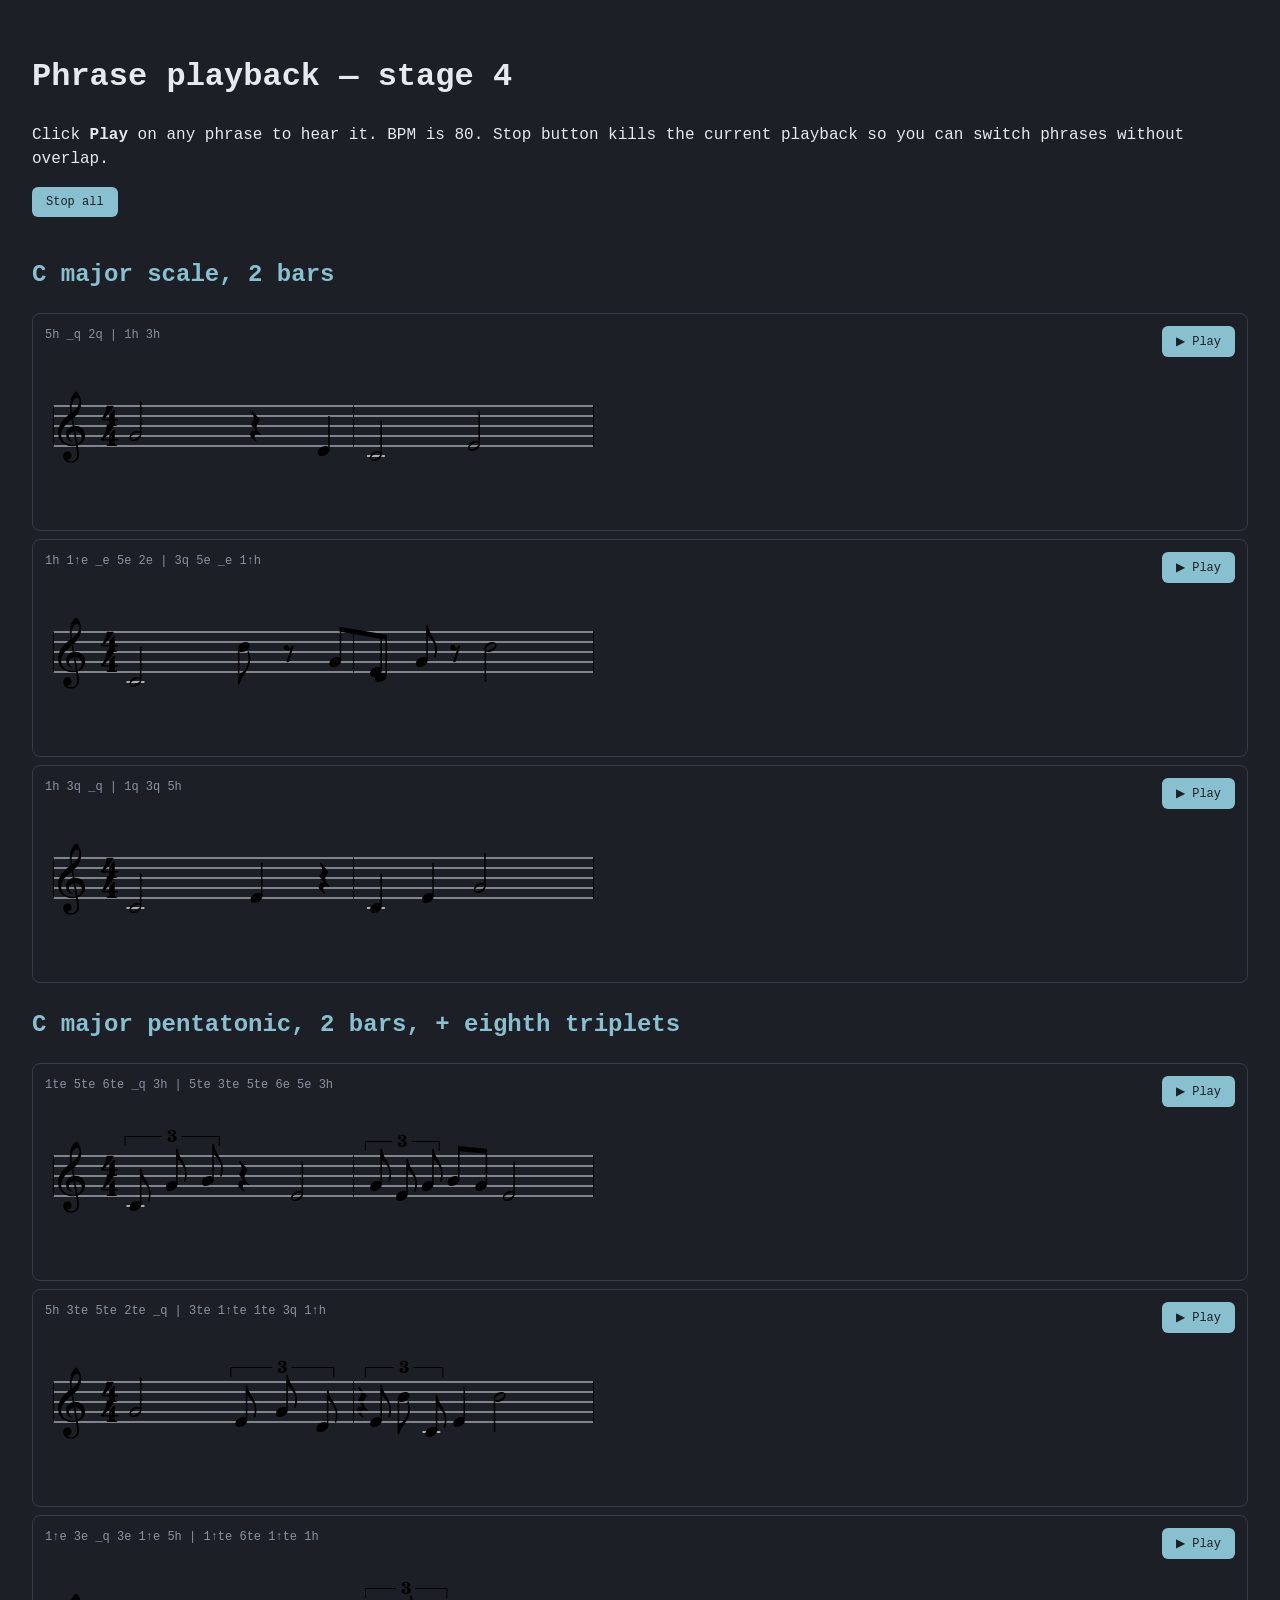
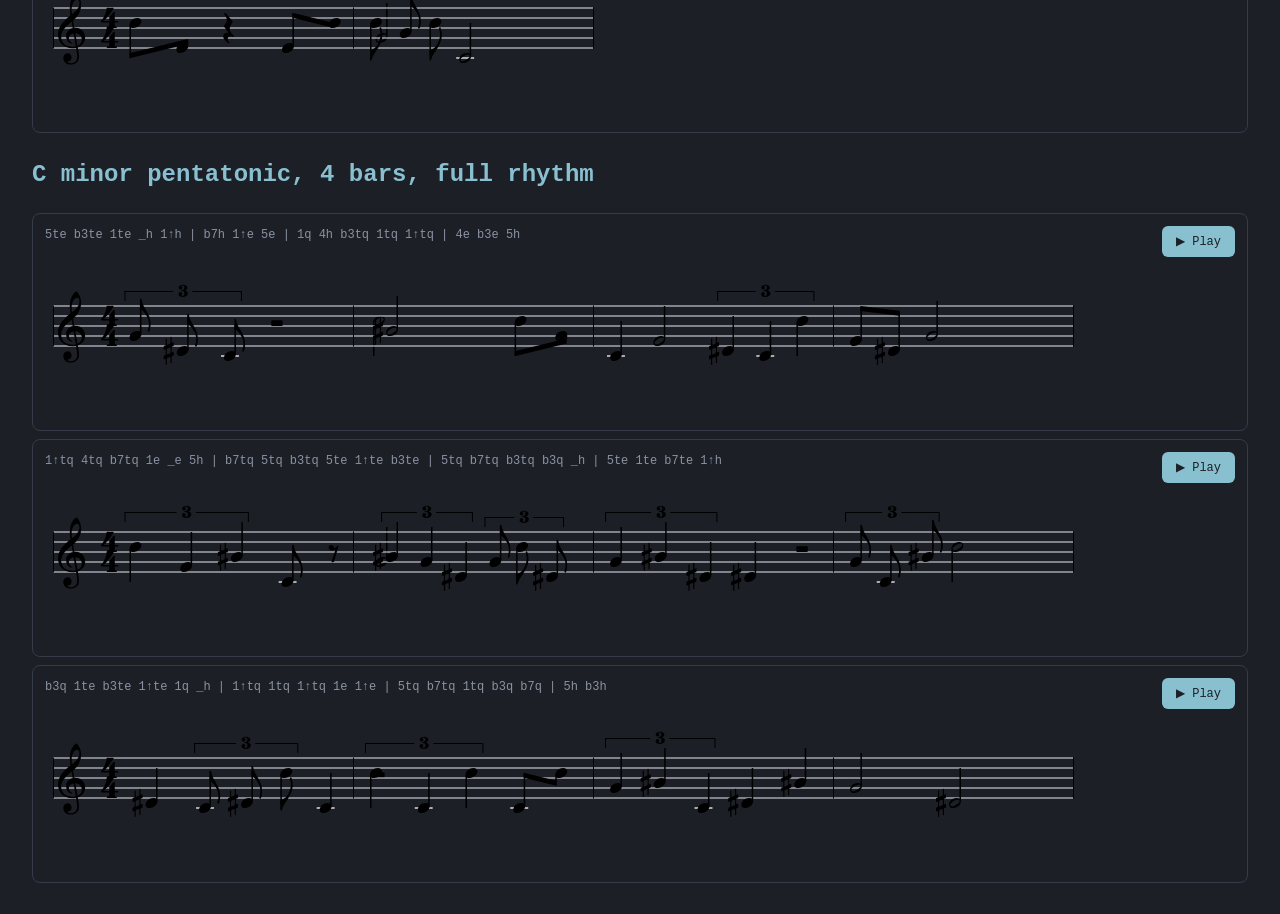
==== phrase-play-test.html @ 2b74d166 "Phrase drill stage 4: audio playback playPhrase(phrase, rootPitch, bpm, opts) schedules every soundi" ====
<!DOCTYPE html>
<html><head><meta charset="utf-8"><title>Phrase playback — stage 4 verification</title>
<style>body{background:#1c1f26;color:#e5e9f0;font-family:ui-monospace,monospace;padding:24px;line-height:1.5}
h1,h2{color:#e5e9f0}h2{color:#88c0d0;margin-top:24px}
.case{margin:8px 0;border:1px solid #353b48;padding:12px;border-radius:8px;display:flex;gap:12px;align-items:flex-start}
.col-svg{flex:1}
.compact{color:#8a93a3;margin-bottom:6px;font-size:12px}
button{background:#88c0d0;color:#1c1f26;border:none;border-radius:6px;padding:8px 14px;font-family:inherit;font-size:12px;cursor:pointer}
button:active{background:#5e81ac}
svg [stroke]:not([stroke="none"]):not([stroke="transparent"]) { stroke: #e5e9f0 !important; }
svg [fill]:not([fill="none"]):not([fill="transparent"]) { fill: #e5e9f0 !important; }
</style></head><body>
<h1>Phrase playback — stage 4</h1>
<p>Click <b>Play</b> on any phrase to hear it. BPM is 80. Stop button kills the
current playback so you can switch phrases without overlap.</p>
<button id="stop-all" style="margin-bottom:16px">Stop all</button>
<div id="out"></div>

<script src="vexflow.js"></script>
<script src="webaudiofont-player.js"></script>
<script src="piano-fluidr3.js"></script>
<script>
  // Minimal globals so sound.js works standalone in this test.
  window.state = { notation: { pianoPreset: 'fluidr3', eq: { preset: 'warm' } } };
  window.audioCtx = null;
  window.$ = (id) => document.getElementById(id);
</script>
<script src="sound.js"></script>
<script src="phrase-gen.js"></script>
<script src="phrase-context.js"></script>
<script src="phrase-render.js"></script>
<script src="phrase-play.js"></script>
<script>
const ROOT_C4 = { letter: 'C', accidental: 0, octave: 4 };
const BPM = 80;

const setups = [
  { title: 'C major scale, 2 bars',
    ctx: buildPhraseContext(['1','2','3','4','5','6','7'], 'major'),
    bars: 2, durs: ['quarter', 'half', 'eighthPair'] },
  { title: 'C major pentatonic, 2 bars, + eighth triplets',
    ctx: buildPhraseContext(['1','2','3','5','6'], 'major'),
    bars: 2, durs: ['quarter', 'half', 'eighthPair', 'tripletEighths'] },
  { title: 'C minor pentatonic, 4 bars, full rhythm',
    ctx: buildPhraseContext(['1','b3','4','5','b7'], 'minor'),
    bars: 4, durs: ['quarter', 'half', 'eighthPair', 'tripletEighths', 'tripletQuarters'] }
];

const out = document.getElementById('out');
for (const s of setups) {
  const h = document.createElement('h2');
  h.textContent = s.title;
  out.appendChild(h);
  for (let i = 0; i < 3; i++) {
    try {
      const res = generatePhrase({ context: s.ctx, bars: s.bars, allowedDurations: s.durs, maxAttempts: 200 });
      const wrap = document.createElement('div');
      wrap.className = 'case';
      const col = document.createElement('div');
      col.className = 'col-svg';
      const lab = document.createElement('div');
      lab.className = 'compact';
      lab.textContent = formatPhrase(res.phrase);
      col.appendChild(lab);
      const svgHost = document.createElement('div');
      col.appendChild(svgHost);
      wrap.appendChild(col);
      const playBtn = document.createElement('button');
      playBtn.textContent = '▶ Play';
      playBtn.onclick = async () => {
        if (!window.audioCtx) {
          window.audioCtx = new (window.AudioContext || window.webkitAudioContext)({ latencyHint: 'interactive' });
        }
        if (audioCtx.state === 'suspended') audioCtx.resume().catch(()=>{});
        await playPhrase(res.phrase, ROOT_C4, BPM);
      };
      wrap.appendChild(playBtn);
      out.appendChild(wrap);
      renderPhrase(res.phrase, ROOT_C4, svgHost);
    } catch (e) {
      const wrap = document.createElement('div');
      wrap.className = 'case';
      wrap.textContent = `ERROR: ${e.message}`;
      out.appendChild(wrap);
    }
  }
}

document.getElementById('stop-all').onclick = () => stopPhrase();
document.body.dataset.ready = '1';
</script>
</body></html>
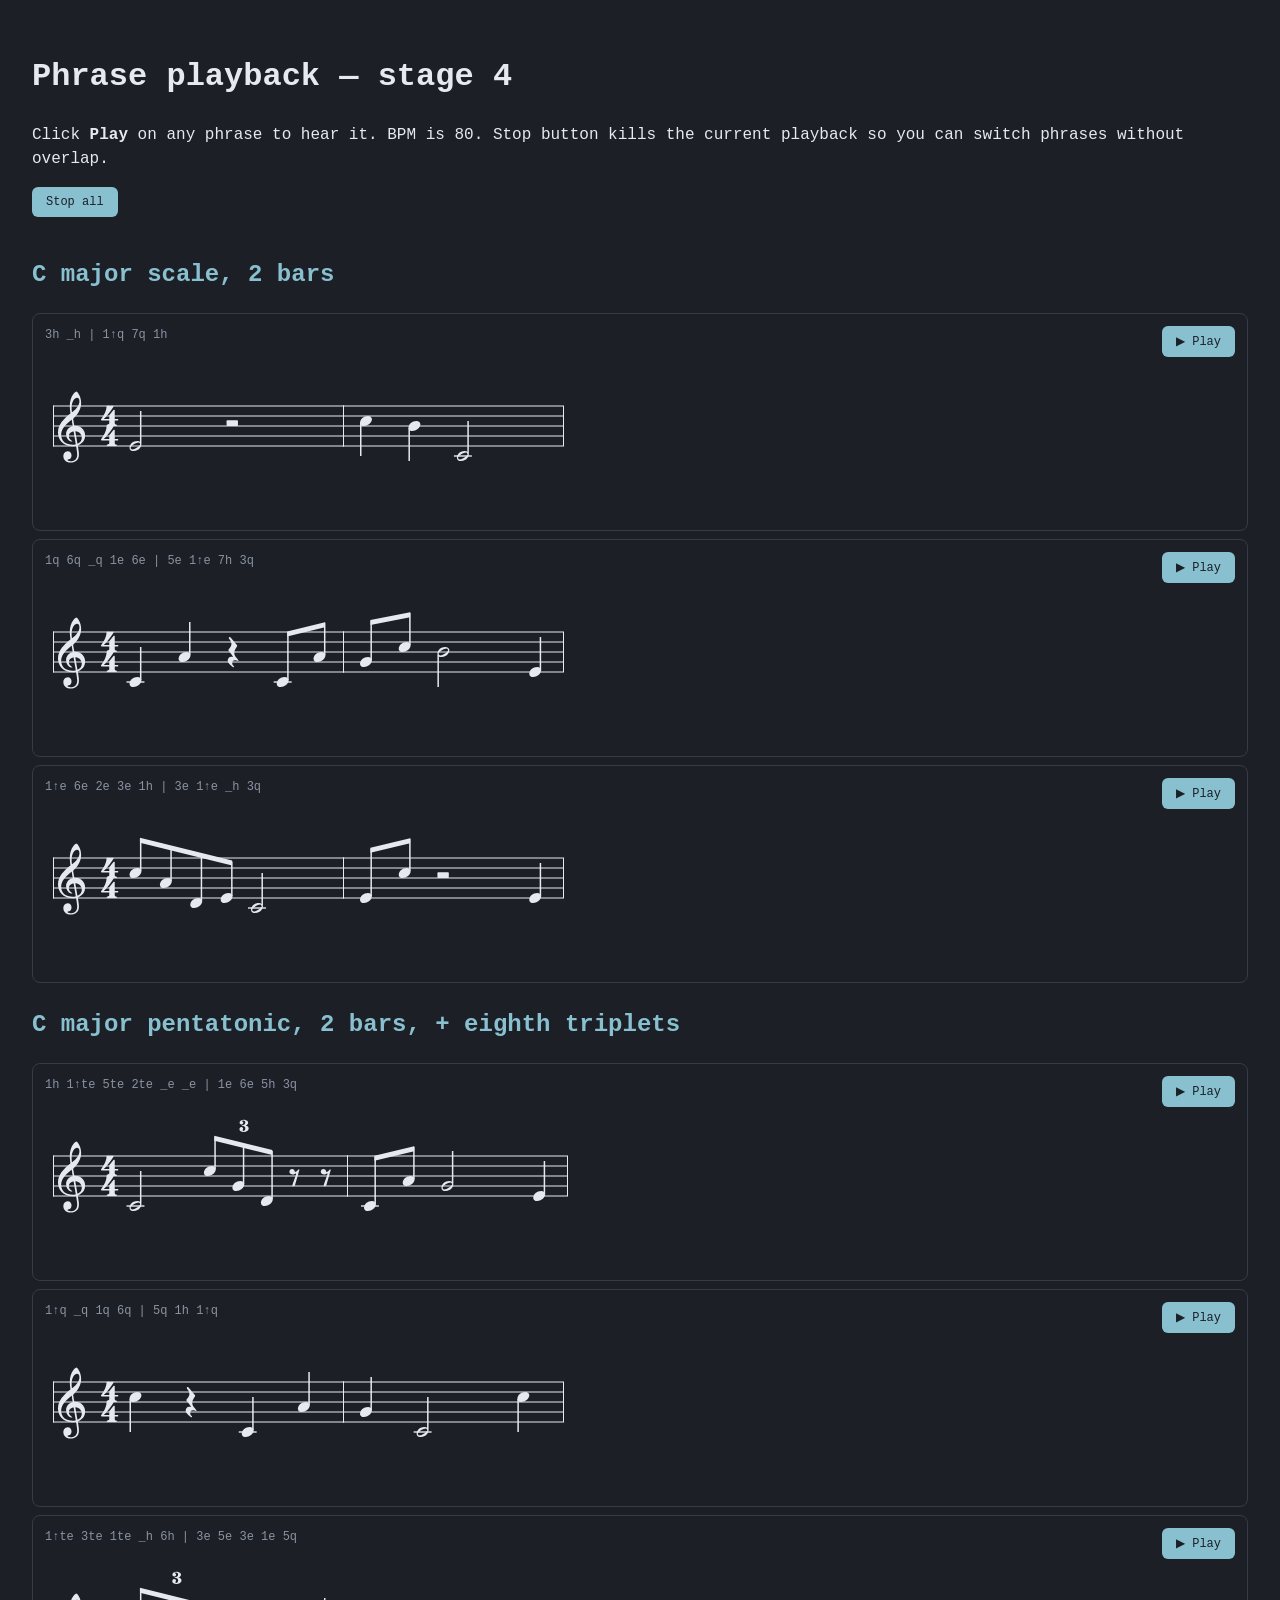
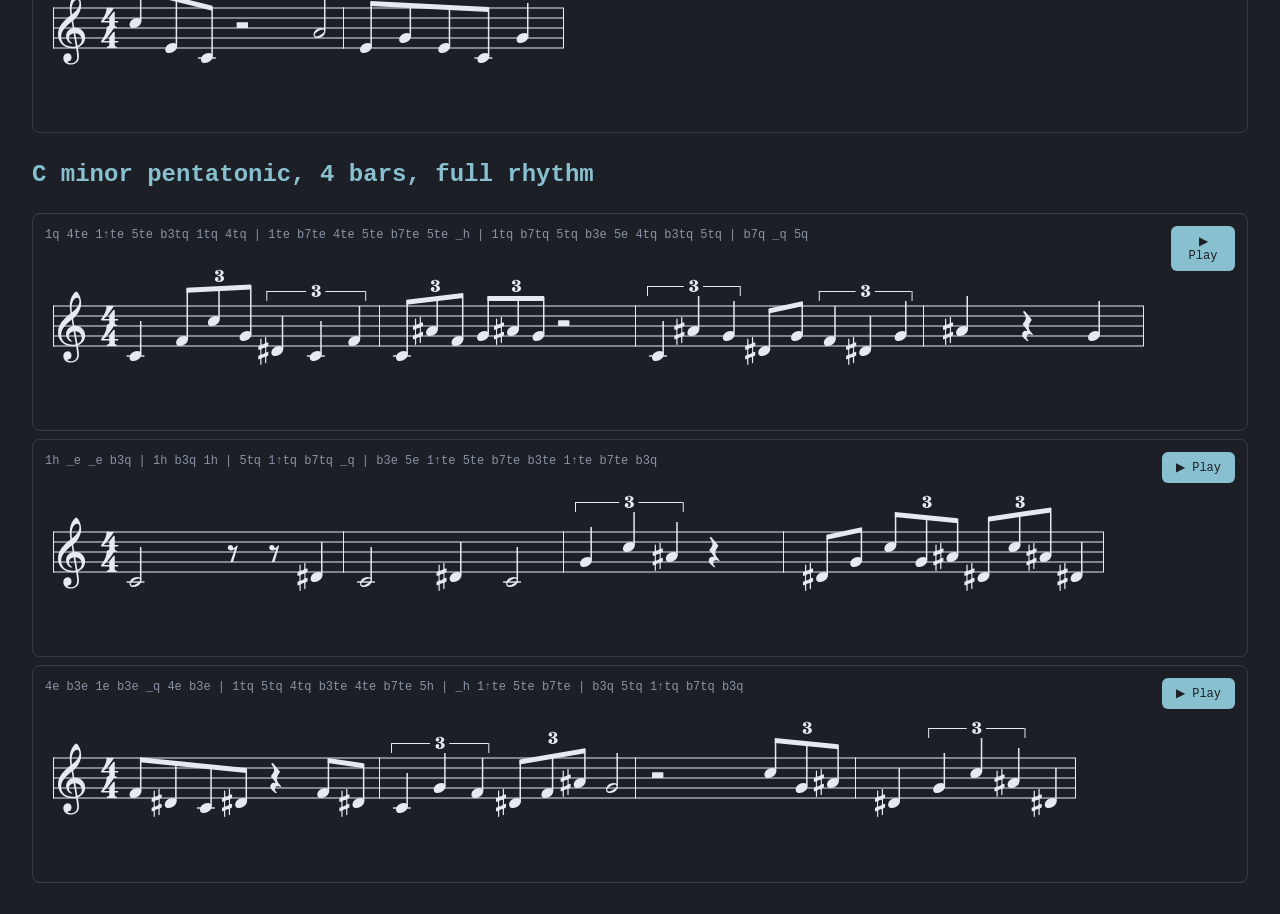
==== commit 291ed095: "Perf: swap full VexFlow bundle for Bravura-only build (969KB -> 556KB) The app never calls setMusicF" ====
--- a/phrase-play-test.html
+++ b/phrase-play-test.html
@@ -16,7 +16,7 @@
 <button id="stop-all" style="margin-bottom:16px">Stop all</button>
 <div id="out"></div>
 
-<script src="vexflow.js"></script>
+<script src="vexflow-bravura.js"></script>
 <script src="webaudiofont-player.js"></script>
 <script src="piano-fluidr3.js"></script>
 <script>
